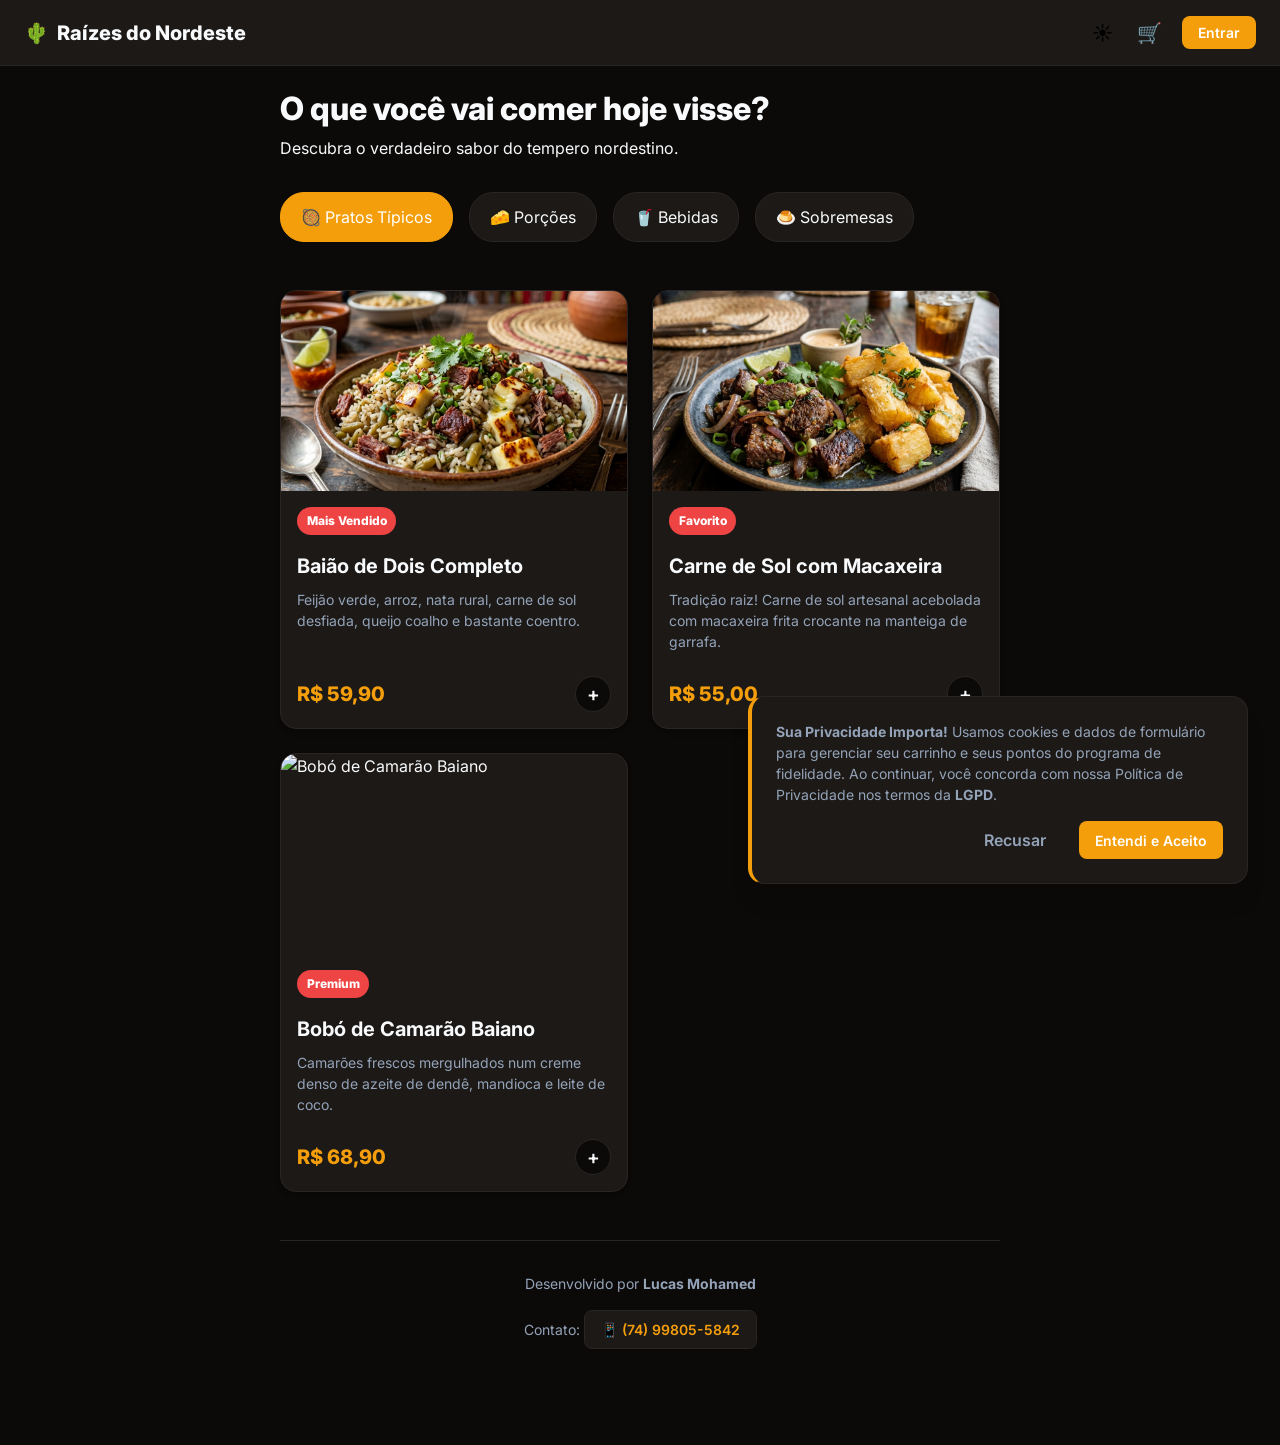
==== index.html @ fca4da91 "feat: commit inicial da lanchonete Raizes do Nordeste" ====
<!DOCTYPE html>
<html lang="pt-BR">
<head>
    <meta charset="UTF-8">
    <meta name="viewport" content="width=device-width, initial-scale=1.0, maximum-scale=1.0, user-scalable=no">
    <meta name="description" content="Raízes do Nordeste - Peça seu prato favorito com facilidade.">
    <title>Raízes do Nordeste | Pedidos</title>
    <!-- Google Fonts: Inter -> Premium Modern Look -->
    <link href="https://fonts.googleapis.com/css2?family=Inter:wght@400;500;600;700;800&display=swap" rel="stylesheet">
    <link rel="stylesheet" href="css/style.css">
</head>
<body class="dark-mode">

    <!-- Navbar -->
    <nav class="navbar">
        <div class="logo">
            <span class="icon">🌵</span> Raízes do Nordeste
        </div>
        <div class="nav-actions">
            <!-- Theme Toggle -->
            <button id="theme-toggle" class="btn-icon" aria-label="Alterar Tema">☀️</button>
            <!-- Cart Icon com Badge -->
            <button id="cart-toggle" class="btn-icon cart-trigger" aria-label="Abrir Carrinho">
                🛒 <span id="cart-badge" class="badge">0</span>
            </button>
            <button id="auth-btn" class="btn-primary-small">Entrar</button>
        </div>
    </nav>

    <!-- Main Container -->
    <main id="app-container" class="container">
        
        <!-- View: Cardápio (Padrão) -->
        <section id="view-menu" class="view active">
            
            <header class="home-header">
                <h1>O que você vai comer hoje visse?</h1>
                <p>Descubra o verdadeiro sabor do tempero nordestino.</p>
            </header>

            <!-- Categorias Horizontais -->
            <div class="categories-container">
                <ul id="categories-list" class="scroll-horizontal">
                    <!-- Gerado via JS -->
                </ul>
            </div>

            <!-- Lista de Produtos -->
            <div class="products-grid" id="products-grid">
                <!-- Gerado via JS -->
            </div>
        </section>

        <!-- View: Carrinho & Resumo -->
        <section id="view-cart" class="view hidden">
            <div class="view-header">
                <button class="back-btn" onclick="app.showView('view-menu')">⬅ Voltar</button>
                <h2>Seu Pedido</h2>
            </div>
            
            <div id="cart-items" class="cart-items-list">
                <!-- Itens gerados via JS -->
                <p class="empty-msg">Seu carrinho está vazio.</p>
            </div>

            <!-- Banner de Fidelidade -->
            <div class="loyalty-banner" id="loyalty-banner" style="display: none;">
                <div class="loyalty-info">
                    <span class="icon">⭐</span>
                    <div>
                        <strong>Programa de Pontos</strong>
                        <p>Você tem <span id="user-points">0</span> pontos.</p>
                    </div>
                </div>
                <button id="apply-discount-btn" class="btn-secondary">Usar Desconto</button>
            </div>

            <div class="cart-summary">
                <div class="summary-line">
                    <span>Subtotal</span>
                    <span id="cart-subtotal">R$ 0,00</span>
                </div>
                <!-- Desconto se aplicado -->
                <div class="summary-line discount-line hidden" id="discount-display">
                    <span>Desconto (Fidelidade)</span>
                    <span id="cart-discount">- R$ 0,00</span>
                </div>
                <div class="summary-line total-line">
                    <span>Total</span>
                    <span id="cart-total">R$ 0,00</span>
                </div>
                <button class="btn-primary max-width" id="checkout-btn">Finalizar e Pagar</button>
            </div>
        </section>

        <!-- View: Pagamento Externo (Mock) -->
        <section id="view-payment" class="view hidden center-content">
            <div class="payment-modal">
                <div class="view-header">
                    <button class="back-btn" onclick="app.showView('view-cart')">⬅ Voltar</button>
                    <h2>Pagamento</h2>
                </div>
                <p class="text-muted">Total a pagar: <strong id="pay-total-amount" class="text-accent">R$ 0,00</strong></p>
                
                <div class="payment-options">
                    <button class="btn-pay apple" onclick="app.processPayment('Apple/Google Pay')">💳 Pagar com Apple Pay</button>
                    <button class="btn-pay pix" onclick="app.processPayment('Pix')">❖ Pagar com Pix</button>
                    <button class="btn-pay card" onclick="app.processPayment('Cartão de Crédito')">🛒 Pagar com Cartão</button>
                </div>

                <div id="payment-loader" class="loader hidden">
                    <div class="spinner"></div>
                    <p>Processando pagamento junto à operadora...</p>
                </div>
                
                <div id="payment-success" class="success-message hidden">
                    <div class="check-icon">✓</div>
                    <h3>Pagamento Aprovado!</h3>
                    <p>Seu pedido está sendo preparado na cozinha.</p>
                    <button class="btn-primary mt-2" onclick="app.closeOrder()">Acompanhar Pedido</button>
                </div>
            </div>
        </section>

        <!-- View: Status do Pedido -->
        <section id="view-status" class="view hidden center-content">
            <h2>Status do Pedido #<span id="order-number">0000</span></h2>
            <div class="status-tracker">
                <div class="step active">Recebido</div>
                <div class="step">Preparando</div>
                <div class="step">Pronto para Retirada</div>
            </div>
            <p class="mt-2 text-muted">Você ganhou <span id="earned-points" class="text-accent">0</span> pontos com esta compra!</p>
            <button class="btn-secondary mt-2" onclick="window.location.reload()">Novo Pedido</button>
        </section>

        <!-- Footer -->
        <footer class="app-footer">
            <p>Desenvolvido por <strong>Lucas Mohamed</strong></p>
            <p>Contato: <a href="https://wa.me/5574998055842" target="_blank" class="footer-link">📱 (74) 99805-5842</a></p>
        </footer>

    </main>

    <!-- Barra de Navegação Inferior (Mobile App Feel) -->
    <nav class="bottom-nav">
        <a href="#" class="nav-item active" onclick="app.showView('view-menu')">
            <span>🏠</span>
            <small>Início</small>
        </a>
        <a href="#" class="nav-item" onclick="app.toggleAuthMock()">
            <span>👤</span>
            <small>Perfil</small>
        </a>
        <a href="#" class="nav-item cart-trigger" onclick="app.showView('view-cart')">
            <span>🛒</span>
            <small>Carrinho</small>
        </a>
    </nav>

    <!-- LGPD Consent Banner -->
    <div id="lgpd-banner" class="lgpd-banner hidden">
        <div class="lgpd-content">
            <p><strong>Sua Privacidade Importa!</strong> Usamos cookies e dados de formulário para gerenciar seu carrinho e seus pontos do programa de fidelidade. Ao continuar, você concorda com nossa Política de Privacidade nos termos da <strong>LGPD</strong>.</p>
            <div class="lgpd-actions">
                <button class="btn-ghost" id="lgpd-decline">Recusar</button>
                <button class="btn-primary-small" id="lgpd-accept">Entendi e Aceito</button>
            </div>
        </div>
    </div>

    <!-- Scripts -->
    <script src="js/data.js"></script>
    <script src="js/app.js"></script>
</body>
</html>
---- css/style.css ----
/* Variáveis Globais (Design Tokens Premium) */
:root {
    --bg-color: #f8fafc;
    --text-color: #0f172a;
    --text-muted: #64748b;
    --surface: #ffffff;
    --surface-hover: #f1f5f9;
    --border: #e2e8f0;
    
    /* Brand Colors */
    --accent: #f59e0b; /* Amarelo premium */
    --accent-hover: #d97706;
    --primary: #ef4444; /* Vermelho lanchonete */
    
    --success: #10b981;
    --danger: #ef4444;
    
    --radius-sm: 8px;
    --radius-md: 16px;
    --radius-lg: 24px;
    
    --shadow: 0 4px 6px -1px rgba(0, 0, 0, 0.1), 0 2px 4px -1px rgba(0, 0, 0, 0.06);
    --shadow-float: 0 20px 25px -5px rgba(0, 0, 0, 0.1);
}

/* Dark Mode Theme */
.dark-mode {
    --bg-color: #0c0a09; /* Deep dark */
    --text-color: #f8fafc;
    --text-muted: #94a3b8;
    --surface: #1c1917; /* Dark surface */
    --surface-hover: #292524;
    --border: #292524;
    
    /* Efeitos glassmorphism para dark mode */
    --surface-glass: rgba(28, 25, 23, 0.8);
}

* { margin: 0; padding: 0; box-sizing: border-box; font-family: 'Inter', sans-serif; }

body {
    background-color: var(--bg-color);
    color: var(--text-color);
    font-size: 16px;
    line-height: 1.5;
    transition: background-color 0.3s, color 0.3s;
    padding-bottom: 80px; /* espaco pra navegação mobile */
    overflow-x: hidden;
}

/* Utilitários */
.hidden { display: none !important; }
.text-accent { color: var(--accent); }
.text-muted { color: var(--text-muted); }
.mt-2 { margin-top: 1rem; }

/* Navbar Superior */
.navbar {
    position: sticky;
    top: 0;
    z-index: 50;
    display: flex;
    justify-content: space-between;
    align-items: center;
    padding: 1rem 1.5rem;
    background: var(--surface);
    border-bottom: 1px solid var(--border);
    backdrop-filter: blur(10px);
}
.navbar .logo { font-weight: 800; font-size: 1.25rem; display: flex; align-items: center; gap: 0.5rem; }
.nav-actions { display: flex; gap: 1rem; align-items: center; }

/* Botões */
button {
    cursor: pointer; border: none; outline: none; background: transparent; 
    font-weight: 600; font-size: 1rem; border-radius: var(--radius-md);
    transition: all 0.2s ease;
}
.btn-primary { background: var(--accent); color: #fff; padding: 1rem 1.5rem; width: 100%; box-shadow: 0 4px 15px rgba(245, 158, 11, 0.3); }
.btn-primary:hover { background: var(--accent-hover); transform: translateY(-2px); }
.btn-primary-small { background: var(--accent); color: #fff; padding: 0.5rem 1rem; border-radius: var(--radius-sm); font-size: 0.875rem;}
.btn-secondary { background: var(--surface-hover); color: var(--text-color); padding: 0.75rem 1.5rem; border: 1px solid var(--border); }
.btn-icon { font-size: 1.25rem; position: relative; padding: 0.25rem; }
.back-btn { display: inline-flex; align-items: center; gap: 0.5rem; margin-bottom: 1rem; color: var(--text-muted); }

/* Badges */
.badge {
    position: absolute; top: -5px; right: -8px; background: var(--primary); color: white;
    font-size: 0.7rem; font-weight: bold; width: 18px; height: 18px; display: flex;
    justify-content: center; align-items: center; border-radius: 50%;
}

/* Layout Container */
.container { padding: 1.5rem; max-width: 768px; margin: 0 auto; min-height: 80vh; }

/* Home / Views */
.home-header { margin-bottom: 2rem; }
.home-header h1 { font-size: 2rem; font-weight: 800; line-height: 1.2; margin-bottom: 0.5rem; }

/* Categorias */
.categories-container { margin-bottom: 2.5rem; }
.scroll-horizontal { display: flex; gap: 1rem; overflow-x: auto; padding-bottom: 0.5rem; padding-right: 1.5rem; list-style: none; scrollbar-width: none; }
.scroll-horizontal::-webkit-scrollbar { display: none; }
.cat-item {
    background: var(--surface); border: 1px solid var(--border); padding: 0.75rem 1.25rem;
    border-radius: var(--radius-lg); white-space: nowrap; cursor: pointer; transition: 0.3s;
    flex-shrink: 0;
}
.cat-item:last-child { margin-right: 1.5rem; }
.cat-item.active, .cat-item:hover { background: var(--accent); color: white; border-color: var(--accent); }

/* Grid de Produtos */
.products-grid { display: grid; grid-template-columns: 1fr; gap: 1.5rem; }
.product-card {
    background: var(--surface); border-radius: var(--radius-md); overflow: hidden;
    border: 1px solid var(--border); display: flex; flex-direction: column;
    box-shadow: var(--shadow); transition: 0.3s;
}
.product-card:hover { transform: translateY(-5px); box-shadow: var(--shadow-float); }
.product-img { width: 100%; height: 200px; object-fit: cover; }
.product-info { padding: 1rem; display: flex; flex-direction: column; gap: 0.5rem; flex-grow: 1; }
.product-title { font-size: 1.25rem; font-weight: 700; }
.product-desc { font-size: 0.875rem; color: var(--text-muted); flex-grow: 1; }
.product-footer { display: flex; justify-content: space-between; align-items: center; margin-top: 1rem; }
.product-price { font-weight: 800; font-size: 1.25rem; color: var(--accent); }
.add-btn { background: var(--bg-color); border: 1px solid var(--border); border-radius: 50%; width: 36px; height: 36px; font-size: 1.2rem; display: flex; align-items: center; justify-content: center; color: var(--text-color); }
.add-btn:hover { background: var(--accent); color: white; border-color: var(--accent); }

/* Media Query Tablet/Desktop */
@media (min-width: 600px) {
    .products-grid { grid-template-columns: repeat(2, 1fr); }
    .bottom-nav { display: none !important; }
    body { padding-bottom: 0; }
}

/* Carrinho */
.cart-items-list { display: flex; flex-direction: column; gap: 1rem; margin-bottom: 2rem; }
.cart-item { display: flex; gap: 1rem; background: var(--surface); padding: 1rem; border-radius: var(--radius-md); border: 1px solid var(--border); align-items: center; }
.cart-item img { width: 60px; height: 60px; border-radius: var(--radius-sm); object-fit: cover; }
.cart-item-details { flex-grow: 1; }
.cart-item-details h4 { font-size: 1rem; margin-bottom: 0.25rem; }
.cart-item-action { display: flex; flex-direction: column; align-items: flex-end; gap: 0.5rem; }
.cart-summary { background: var(--surface); padding: 1.5rem; border-radius: var(--radius-md); border: 1px solid var(--border); }
.summary-line { display: flex; justify-content: space-between; margin-bottom: 1rem; font-size: 1.1rem; }
.total-line { font-weight: 800; font-size: 1.4rem; border-top: 1px solid var(--border); padding-top: 1rem; }

/* Fidelidade Banner */
.loyalty-banner { background: linear-gradient(135deg, #1c1917, #292524); color: white; border-radius: var(--radius-md); padding: 1rem; display: flex; justify-content: space-between; align-items: center; margin-bottom: 2rem; border: 1px solid var(--accent); }
.loyalty-info { display: flex; align-items: center; gap: 0.75rem; }
.discount-line.hidden { display: none; }
.discount-line { color: var(--success); }

/* Pagamento View */
.center-content { display: flex; justify-content: center; align-items: center; min-height: 60vh; }
.payment-modal { background: var(--surface); padding: 2rem; border-radius: var(--radius-md); width: 100%; max-width: 400px; text-align: center; border: 1px solid var(--border); box-shadow: var(--shadow-float); }
.payment-options { display: flex; flex-direction: column; gap: 1rem; margin-top: 2rem; }
.btn-pay { padding: 1rem; border-radius: var(--radius-md); font-size: 1.1rem; border: 1px solid var(--border); font-weight: 600; display: flex; justify-content: center; align-items: center; gap: 0.5rem; }
.btn-pay.apple { background: #000; color: white; }
.dark-mode .btn-pay.apple { background: #fff; color: #000; }
.btn-pay.pix { background: #32bcad; color: white; border: none; }
.btn-pay.card { background: var(--surface-hover); color: var(--text-color); }

/* Loader Ping animacao */
.loader { margin: 2rem 0; }
.spinner { width: 40px; height: 40px; margin: 0 auto 1rem; border: 4px solid var(--border); border-top-color: var(--accent); border-radius: 50%; animation: spin 1s linear infinite; }
@keyframes spin { to { transform: rotate(360deg); } }
.success-message { text-align: center; margin-top: 2rem; }
.check-icon { width: 60px; height: 60px; background: var(--success); color: white; border-radius: 50%; display: flex; align-items: center; justify-content: center; font-size: 2rem; margin: 0 auto 1rem; }

/* Navegação Inferior (Mobile) */
.bottom-nav {
    position: fixed; bottom: 0; left: 0; right: 0; background: var(--surface);
    display: flex; justify-content: space-around; padding: 0.75rem;
    border-top: 1px solid var(--border); z-index: 50;
    backdrop-filter: blur(10px);
}
.nav-item { display: flex; flex-direction: column; align-items: center; text-decoration: none; color: var(--text-muted); gap: 0.25rem; }
.nav-item.active { color: var(--accent); }
.nav-item span { font-size: 1.5rem; }

/* Banner LGPD - Requisito Funcional */
.lgpd-banner {
    position: fixed; bottom: 80px; left: 1rem; right: 1rem; background: var(--surface);
    border: 1px solid var(--border); border-left: 4px solid var(--accent);
    padding: 1.5rem; border-radius: var(--radius-md); box-shadow: var(--shadow-float); z-index: 100;
}
@media (min-width: 600px) {
    .lgpd-banner { bottom: 1rem; max-width: 500px; left: auto; right: 2rem; }
}
.lgpd-content p { font-size: 0.875rem; margin-bottom: 1rem; color: var(--text-muted); }
.lgpd-actions { display: flex; justify-content: flex-end; gap: 1rem; }
.btn-ghost { color: var(--text-muted); background: transparent; padding: 0.5rem 1rem; border-radius: var(--radius-sm);border: 1px solid transparent;}
.btn-ghost:hover { background: var(--surface-hover); }

/* Status Bar */
.status-tracker { display: flex; justify-content: space-between; margin-top: 2rem; position: relative; }
.status-tracker::before { content: ""; position: absolute; top: 15px; left: 0; width: 100%; height: 2px; background: var(--border); z-index: 1; }
.step { position: relative; z-index: 2; background: var(--surface); padding: 0.25rem 0.5rem; border-radius: var(--radius-sm); font-size: 0.875rem; color: var(--text-muted); font-weight: 600; border: 2px solid var(--border); }
.step.active { border-color: var(--success); color: var(--success); }

/* Footer */
.app-footer { text-align: center; padding: 2rem 1rem 4rem 1rem; border-top: 1px solid var(--border); margin-top: 3rem; color: var(--text-muted); font-size: 0.875rem; }
.app-footer p { margin-bottom: 0.5rem; }
.footer-link { color: var(--accent); text-decoration: none; font-weight: 600; display: inline-block; padding: 0.5rem 1rem; background: var(--surface); border: 1px solid var(--border); border-radius: var(--radius-sm); transition: 0.3s; margin-top: 0.5rem; }
.footer-link:hover { background: var(--surface-hover); transform: translateY(-2px); }

/* Product Tag Fix */
.product-tag {
    display: inline-block; background: var(--primary); color: white;
    font-size: 0.75rem; font-weight: 800; padding: 0.3rem 0.6rem;
    border-radius: var(--radius-md); margin-bottom: 0.5rem; align-self: flex-start;
}
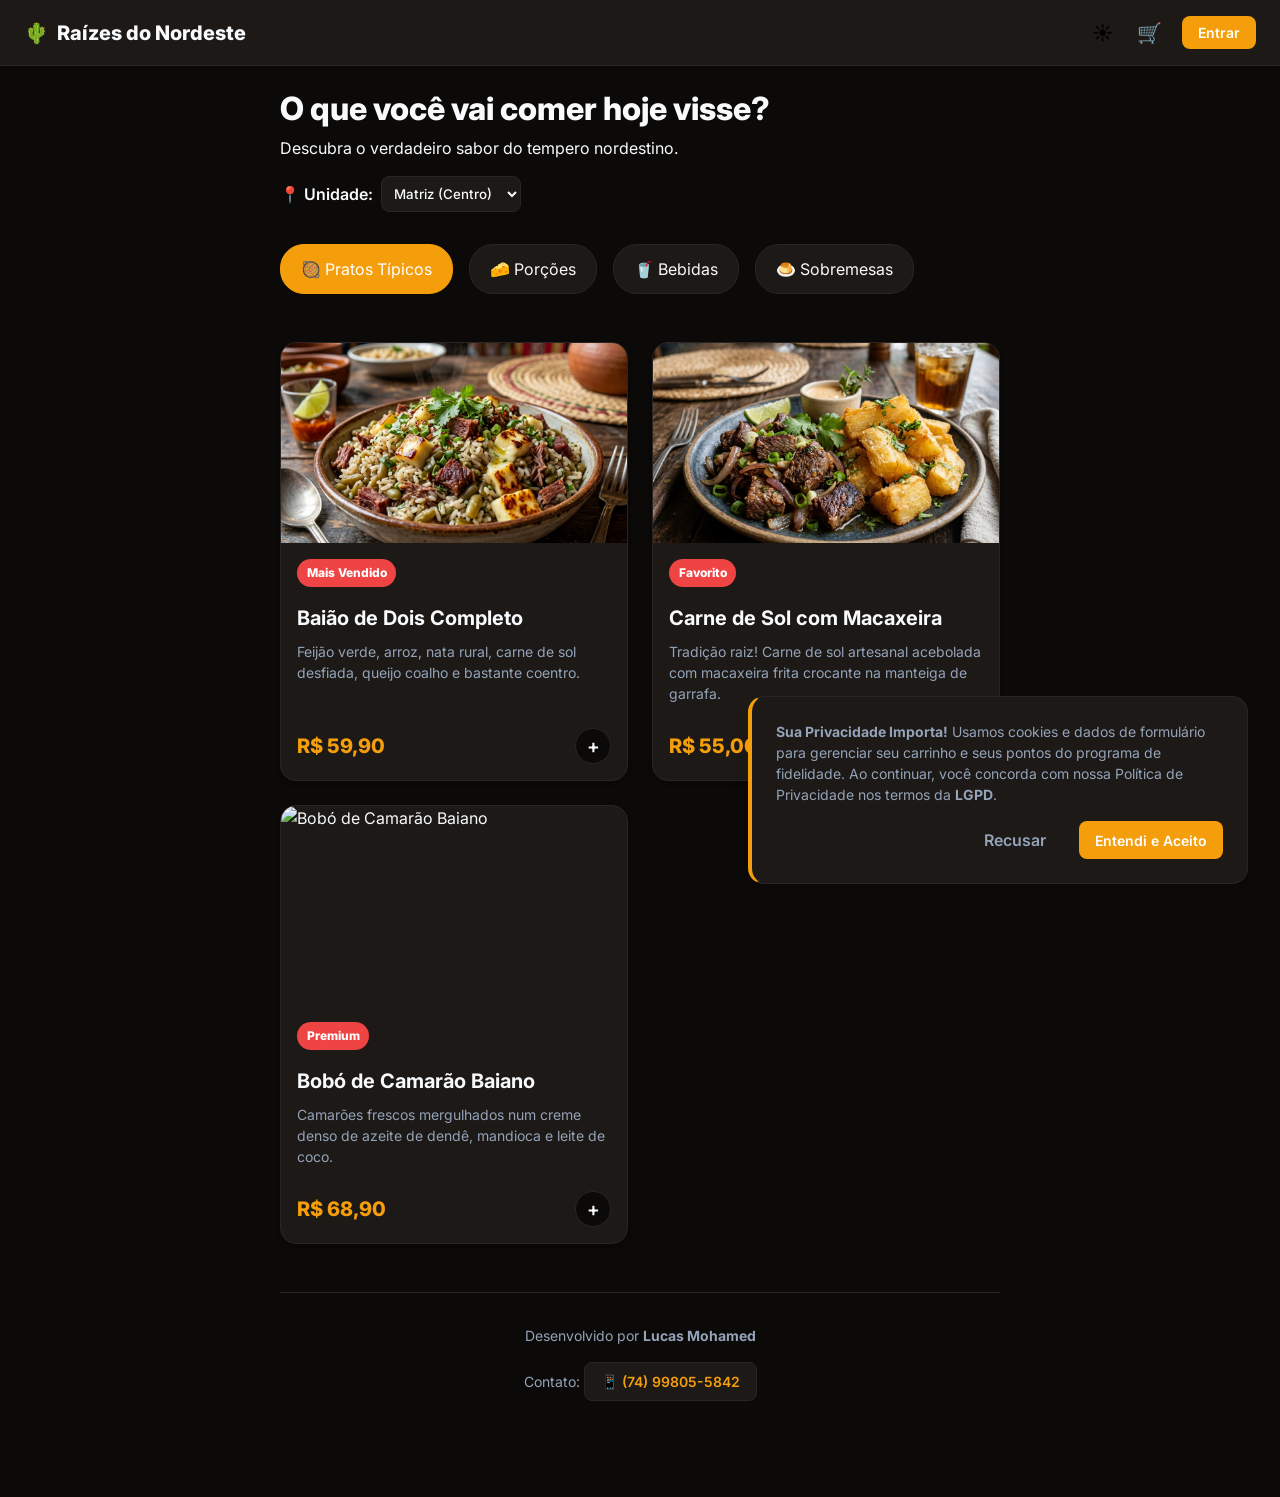
==== commit a84287fc: "feat: adiciona seletor de unidade conforme RF obrigatório" ====
--- a/index.html
+++ b/index.html
@@ -36,6 +36,13 @@
             <header class="home-header">
                 <h1>O que você vai comer hoje visse?</h1>
                 <p>Descubra o verdadeiro sabor do tempero nordestino.</p>
+                <div class="unit-selector">
+                    <label for="store-unit">📍 Unidade:</label>
+                    <select id="store-unit" onchange="app.changeUnit()">
+                        <option value="matriz">Matriz (Centro)</option>
+                        <option value="shopping">Filial (Shopping)</option>
+                    </select>
+                </div>
             </header>
 
             <!-- Categorias Horizontais -->
--- a/css/style.css
+++ b/css/style.css
@@ -210,3 +210,7 @@
     font-size: 0.75rem; font-weight: 800; padding: 0.3rem 0.6rem;
     border-radius: var(--radius-md); margin-bottom: 0.5rem; align-self: flex-start;
 }
+
+/* Unit Selector */
+.unit-selector { margin-top: 1rem; display: flex; align-items: center; gap: 0.5rem; font-weight: 600; }
+.unit-selector select { padding: 0.5rem; border-radius: var(--radius-sm); border: 1px solid var(--border); background: var(--surface); color: var(--text-color); font-weight: 500; outline: none; }
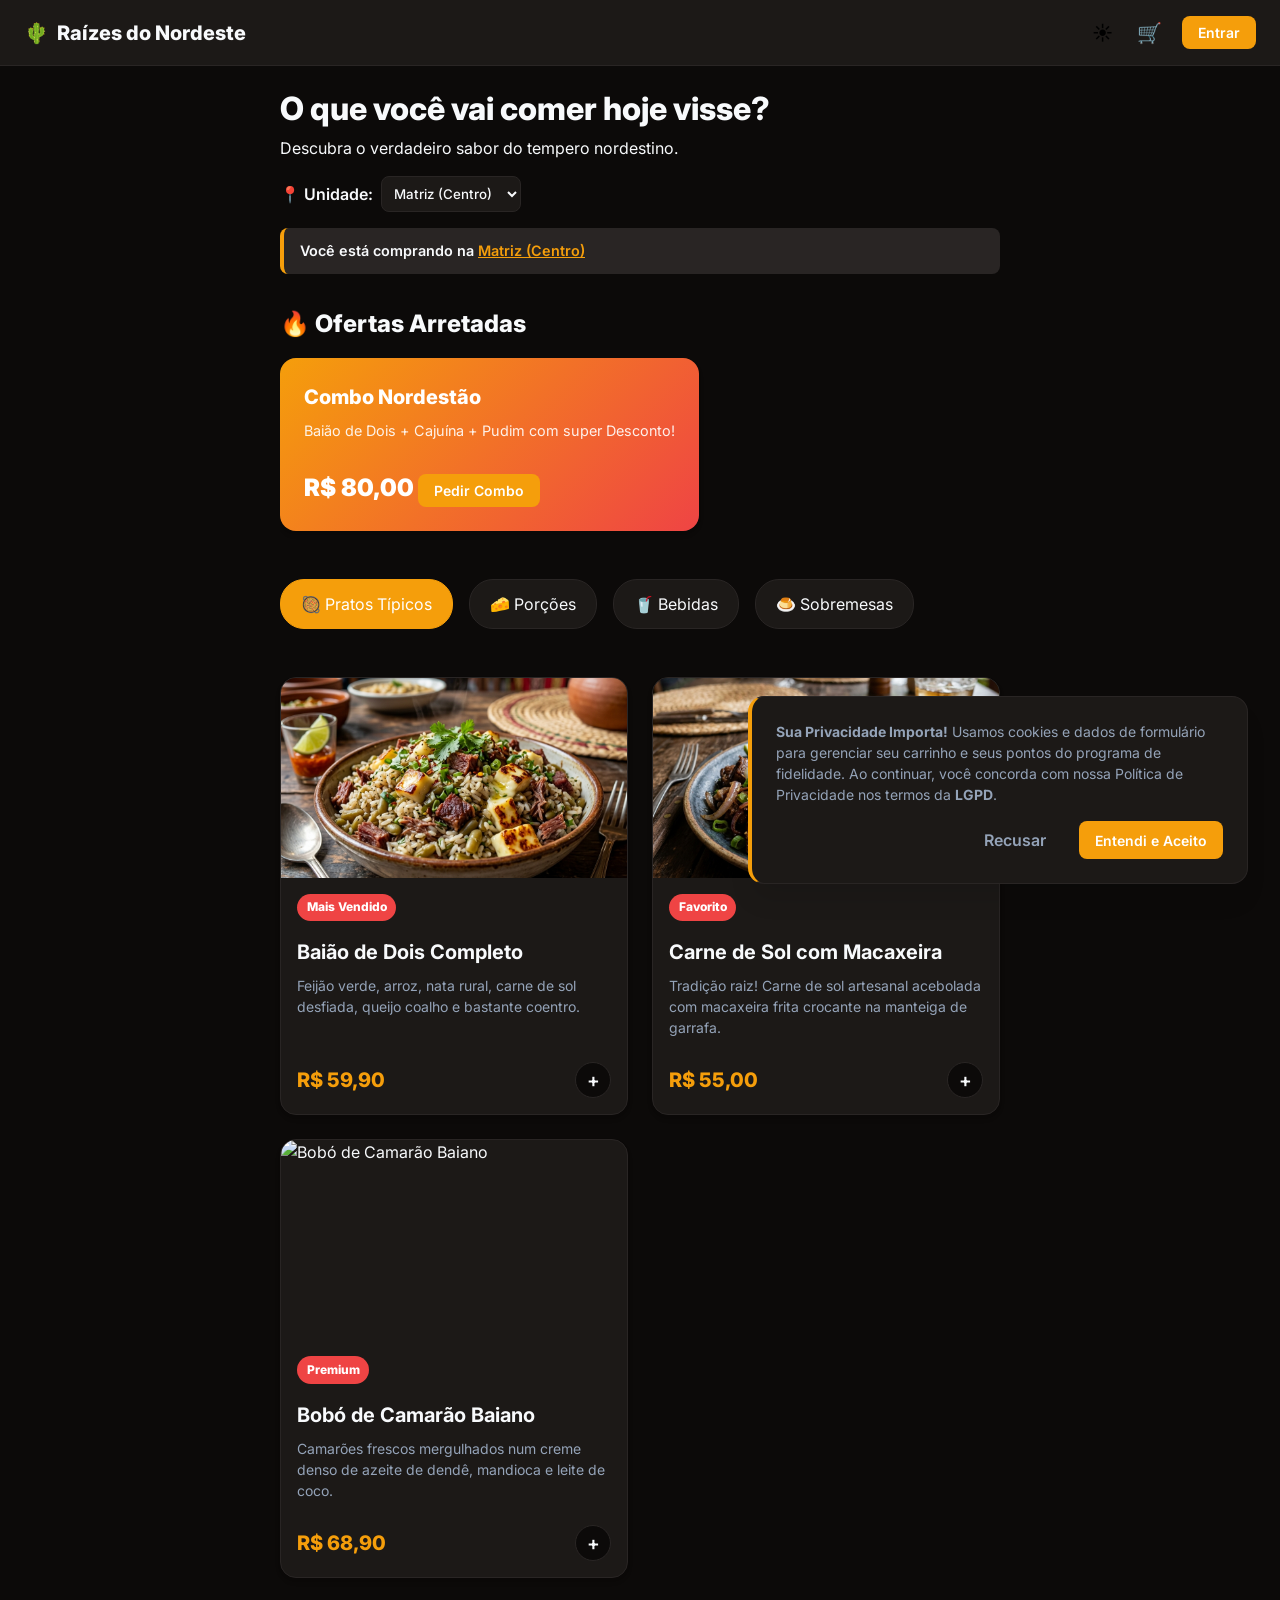
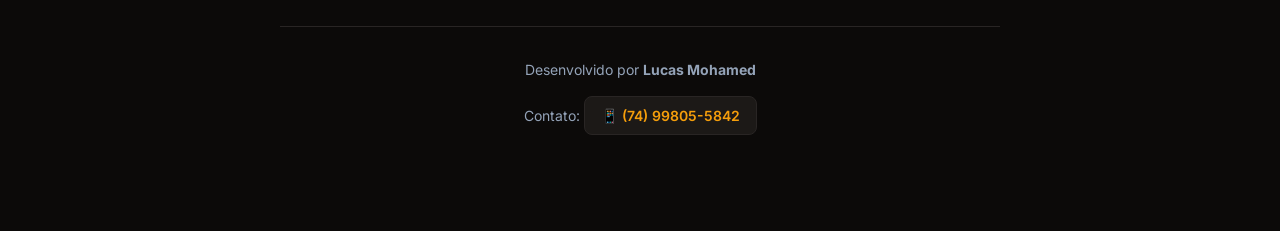
==== commit 4e794514: "feat: implementa sistema de cadastro completo (Nome, Tel, CPF, Endereço) e persistência de sessão" ====
--- a/index.html
+++ b/index.html
@@ -43,7 +43,19 @@
                         <option value="shopping">Filial (Shopping)</option>
                     </select>
                 </div>
+                <!-- Banner de Unidade Selecionada -->
+                <div id="active-unit-banner" class="active-unit-banner">
+                    Você está comprando na <span id="current-unit-name">Matriz (Centro)</span>
+                </div>
             </header>
+
+            <!-- Seção de Promoções e Campanhas -->
+            <div class="promotions-container">
+                <h2 class="section-title">🔥 Ofertas Arretadas</h2>
+                <div id="promotions-grid" class="promotions-grid">
+                    <!-- Gerado via JS -->
+                </div>
+            </div>
 
             <!-- Categorias Horizontais -->
             <div class="categories-container">
@@ -141,6 +153,30 @@
             <button class="btn-secondary mt-2" onclick="window.location.reload()">Novo Pedido</button>
         </section>
 
+        <!-- View: Perfil do Usuário (Novo) -->
+        <section id="view-profile" class="view hidden">
+            <div class="view-header">
+                <button class="back-btn" onclick="app.showView('view-menu')">⬅ Voltar</button>
+                <h2>Meu Perfil</h2>
+            </div>
+            <div class="profile-card">
+                <div class="profile-header">
+                    <div class="avatar">👤</div>
+                    <div>
+                        <h3 id="profile-name">Nome do Usuário</h3>
+                        <p class="text-muted" id="profile-email">email@exemplo.com</p>
+                    </div>
+                </div>
+                <div class="profile-details">
+                    <div class="detail-item"><strong>📍 Endereço:</strong> <span id="profile-address">-</span></div>
+                    <div class="detail-item"><strong>📱 Telefone:</strong> <span id="profile-phone">-</span></div>
+                    <div class="detail-item"><strong>🆔 CPF:</strong> <span id="profile-cpf">-</span></div>
+                    <div class="detail-item"><strong>⭐ Pontos Fidelidade:</strong> <span id="profile-points">0</span></div>
+                </div>
+                <button class="btn-secondary max-width mt-2" onclick="app.toggleAuthMock()">Sair da Conta</button>
+            </div>
+        </section>
+
         <!-- Footer -->
         <footer class="app-footer">
             <p>Desenvolvido por <strong>Lucas Mohamed</strong></p>
@@ -155,7 +191,7 @@
             <span>🏠</span>
             <small>Início</small>
         </a>
-        <a href="#" class="nav-item" onclick="app.toggleAuthMock()">
+        <a href="#" class="nav-item" onclick="app.showView('view-profile')">
             <span>👤</span>
             <small>Perfil</small>
         </a>
@@ -179,5 +215,44 @@
     <!-- Scripts -->
     <script src="js/data.js"></script>
     <script src="js/app.js"></script>
+
+    <!-- Modal de Autenticação (Cadastro/Login) -->
+    <div id="auth-modal" class="modal hidden">
+        <div class="modal-content">
+            <button class="close-modal" aria-label="Fechar" onclick="app.closeAuthModal()">×</button>
+            <div id="auth-form-container">
+                <h2 id="auth-modal-title">Bem-vindo visse?</h2>
+                <p id="auth-modal-desc">Faça seu login ou crie sua conta para ganhar pontos.</p>
+                <form id="auth-form" onsubmit="app.handleAuthSubmit(event)">
+                    <div class="form-group" id="name-group">
+                        <label for="user-name">Nome Completo</label>
+                        <input type="text" id="user-name" placeholder="Como quer ser chamado?">
+                    </div>
+                    <div class="form-group" id="phone-group">
+                        <label for="user-phone">Telefone / WhatsApp</label>
+                        <input type="tel" id="user-phone" placeholder="(00) 00000-0000">
+                    </div>
+                    <div class="form-group">
+                        <label for="user-email">E-mail</label>
+                        <input type="email" id="user-email" required placeholder="seu@email.com">
+                    </div>
+                    <div class="form-group" id="cpf-group">
+                        <label for="user-cpf">CPF</label>
+                        <input type="text" id="user-cpf" placeholder="000.000.000-00">
+                    </div>
+                    <div class="form-group" id="address-group">
+                        <label for="user-address">Endereço Completo</label>
+                        <textarea id="user-address" rows="3" placeholder="Rua, número, bairro e ponto de referência"></textarea>
+                    </div>
+                    <div class="form-group">
+                        <label for="user-pass">Senha</label>
+                        <input type="password" id="user-pass" required placeholder="********">
+                    </div>
+                    <button type="submit" class="btn-primary" id="auth-submit-btn">Entrar</button>
+                </form>
+                <p class="auth-switch">Ainda não tem conta? <a href="#" onclick="app.switchAuthMode('register')">Cadastre-se</a></p>
+            </div>
+        </div>
+    </div>
 </body>
 </html>
--- a/css/style.css
+++ b/css/style.css
@@ -97,6 +97,40 @@
 .home-header { margin-bottom: 2rem; }
 .home-header h1 { font-size: 2rem; font-weight: 800; line-height: 1.2; margin-bottom: 0.5rem; }
 
+/* Seções */
+.section-title { font-size: 1.5rem; font-weight: 800; margin-bottom: 1rem; color: var(--text-color); }
+
+/* Banner de Unidade Selecionada */
+.active-unit-banner {
+    margin-top: 1rem;
+    padding: 0.75rem 1rem;
+    background: var(--surface-hover);
+    border-radius: var(--radius-sm);
+    border-left: 4px solid var(--accent);
+    font-size: 0.9rem;
+    font-weight: 600;
+}
+#current-unit-name { color: var(--accent); text-decoration: underline; }
+
+/* Promoções */
+.promotions-container { margin-bottom: 2rem; }
+.promotions-grid { display: flex; gap: 1rem; overflow-x: auto; padding-bottom: 1rem; scrollbar-width: none; }
+.promotions-grid::-webkit-scrollbar { display: none; }
+.promo-card {
+    min-width: 280px;
+    background: linear-gradient(135deg, var(--accent), var(--primary));
+    color: white;
+    padding: 1.5rem;
+    border-radius: var(--radius-md);
+    box-shadow: var(--shadow);
+    display: flex;
+    flex-direction: column;
+    justify-content: space-between;
+}
+.promo-card h3 { font-size: 1.25rem; font-weight: 800; margin-bottom: 0.5rem; }
+.promo-card p { font-size: 0.9rem; opacity: 0.9; margin-bottom: 1rem; }
+.promo-price { font-size: 1.5rem; font-weight: 900; }
+
 /* Categorias */
 .categories-container { margin-bottom: 2.5rem; }
 .scroll-horizontal { display: flex; gap: 1rem; overflow-x: auto; padding-bottom: 0.5rem; padding-right: 1.5rem; list-style: none; scrollbar-width: none; }
@@ -214,3 +248,47 @@
 /* Unit Selector */
 .unit-selector { margin-top: 1rem; display: flex; align-items: center; gap: 0.5rem; font-weight: 600; }
 .unit-selector select { padding: 0.5rem; border-radius: var(--radius-sm); border: 1px solid var(--border); background: var(--surface); color: var(--text-color); font-weight: 500; outline: none; }
+
+/* Perfil */
+.profile-card {
+    background: var(--surface); padding: 2rem; border-radius: var(--radius-lg);
+    border: 1px solid var(--border); box-shadow: var(--shadow-float); margin-top: 1rem;
+}
+.profile-header { display: flex; align-items: center; gap: 1.5rem; margin-bottom: 2rem; border-bottom: 1px solid var(--border); padding-bottom: 1.5rem; }
+.avatar { width: 64px; height: 64px; background: var(--bg-color); border-radius: 50%; display: flex; align-items: center; justify-content: center; font-size: 2rem; border: 2px solid var(--accent); }
+.profile-details { display: flex; flex-direction: column; gap: 1rem; margin-bottom: 2rem; }
+.detail-item { font-size: 0.95rem; border-bottom: 1px solid var(--border); padding-bottom: 0.5rem; color: var(--text-color); }
+.detail-item strong { color: var(--text-muted); width: 120px; display: inline-block; }
+
+/* Modais */
+.modal {
+    position: fixed; top: 0; left: 0; width: 100%; height: 100%;
+    background: rgba(0,0,0,0.7); display: flex; align-items: center; justify-content: center;
+    z-index: 1000; padding: 1rem; backdrop-filter: blur(5px);
+}
+.modal-content {
+    background: var(--surface); width: 100%; max-width: 450px;
+    max-height: 90vh; overflow-y: auto;
+    padding: 2.5rem 2rem; border-radius: var(--radius-lg); position: relative;
+    box-shadow: var(--shadow-float); border: 1px solid var(--border);
+    scrollbar-width: thin; scrollbar-color: var(--accent) transparent;
+}
+.modal-content::-webkit-scrollbar { width: 6px; }
+.modal-content::-webkit-scrollbar-thumb { background: var(--accent); border-radius: 10px; }
+
+.close-modal {
+    position: absolute; top: 1rem; right: 1rem; font-size: 2rem; color: var(--text-muted); padding: 0.5rem; line-height: 1;
+}
+
+/* Formulários */
+.form-group { margin-bottom: 1.25rem; text-align: left; }
+.form-group label { display: block; font-size: 0.9rem; font-weight: 600; margin-bottom: 0.5rem; color: var(--text-muted); }
+.form-group input, .form-group textarea {
+    width: 100%; padding: 0.75rem 1rem; border-radius: var(--radius-sm);
+    border: 1px solid var(--border); background: var(--bg-color); color: var(--text-color);
+    font-size: 1rem; outline: none; transition: 0.3s;
+}
+.form-group input:focus, .form-group textarea:focus { border-color: var(--accent); }
+.form-group textarea { resize: none; font-family: inherit; }
+.auth-switch { margin-top: 1.5rem; font-size: 0.9rem; color: var(--text-muted); text-align: center; }
+.auth-switch a { color: var(--accent); font-weight: 700; text-decoration: none; }
